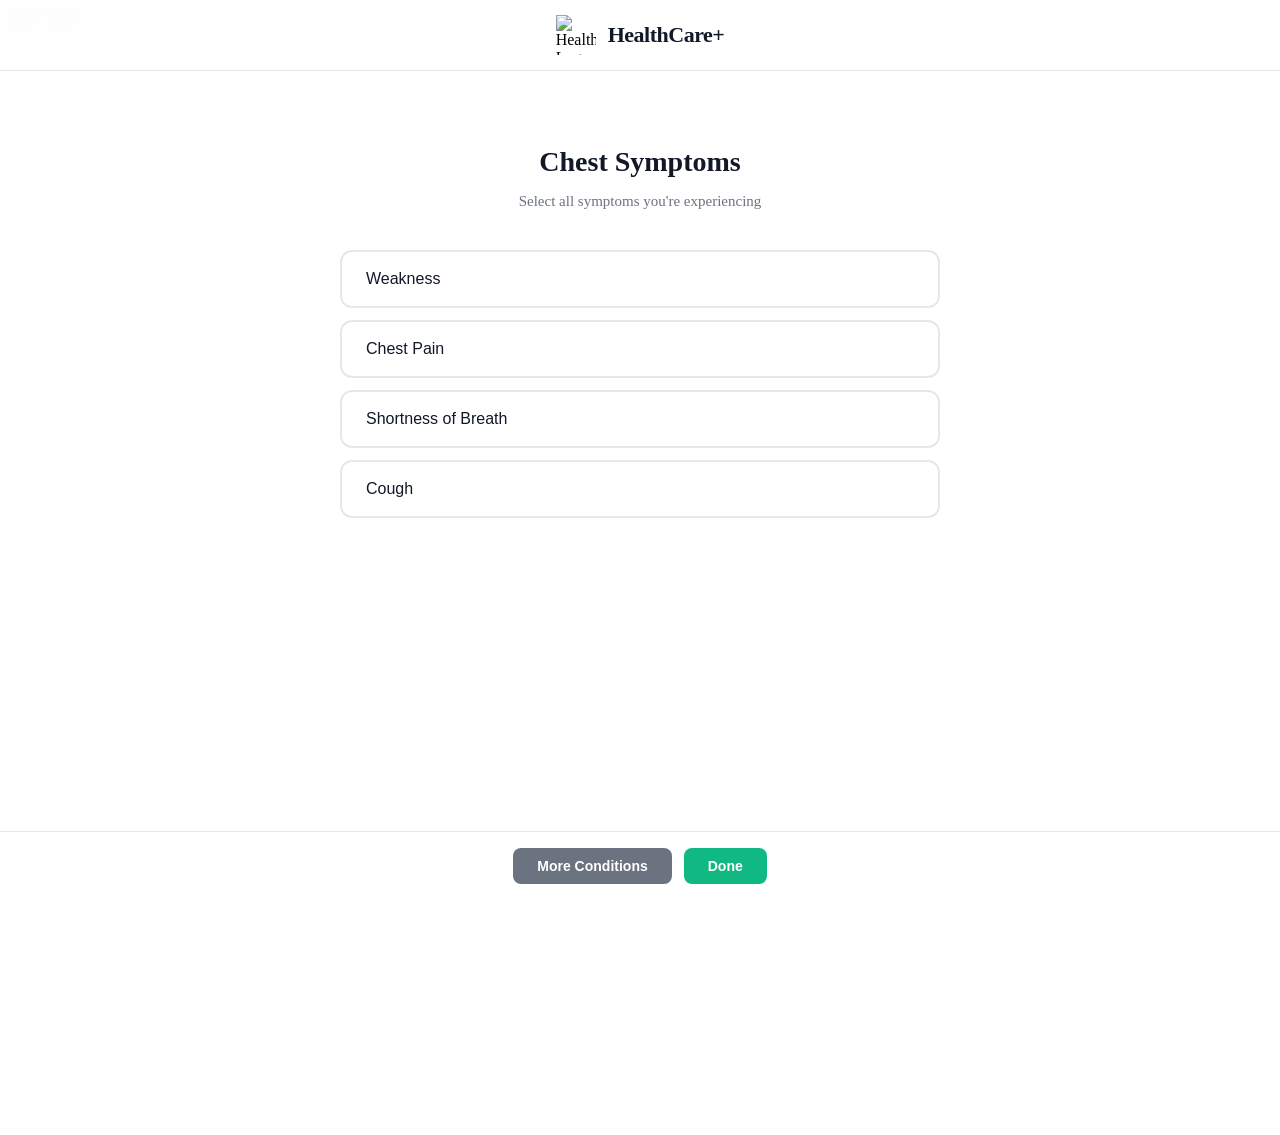
==== static/chestssym.html @ 5f567cf6 "updating diagnosis logic" ====
<!DOCTYPE html>
<html lang="en">

<head>
    <meta charset="UTF-8">
    <meta name="viewport" content="width=device-width, initial-scale=1.0">
    <title>HealthCare+ - Chest Symptoms</title>
    <link rel="stylesheet" href="style.css">
    <style>
        .top-navbar {
            position: fixed;
            top: 0;
            left: 0;
            right: 0;
            height: 70px;
            background: rgba(255, 255, 255, 0.95);
            backdrop-filter: blur(10px);
            border-bottom: 1px solid #e5e7eb;
            display: flex;
            align-items: center;
            justify-content: center;
            z-index: 100;
            animation: slideDown 0.6s ease;
        }

        body.dark-mode .top-navbar {
            background: rgba(17, 24, 39, 0.95);
            border-bottom-color: #374151;
        }

        .navbar-logo {
            display: flex;
            align-items: center;
            gap: 12px;
        }

        .logo-icon {
            width: 40px;
            height: 40px;
            display: flex;
            align-items: center;
            justify-content: center;
        }

        .logo-icon img {
            width: 40px;
            height: 40px;
            object-fit: contain;
        }

        .app-name {
            font-size: 22px;
            font-weight: 700;
            color: #111827;
            letter-spacing: -0.5px;
        }

        body.dark-mode .app-name {
            color: white;
        }

        @keyframes slideDown {
            from {
                opacity: 0;
                transform: translateY(-30px);
            }

            to {
                opacity: 1;
                transform: translateY(0);
            }
        }

        @keyframes fadeIn {
            to {
                opacity: 1;
            }
        }

        .symptoms-container {
            min-height: 100vh;
            padding: 90px 20px 100px;
            opacity: 0;
            animation: fadeIn 0.8s ease forwards;
        }

        .symptoms-content {
            max-width: 600px;
            margin: 0 auto;
        }

        .symptoms-header {
            text-align: center;
            margin-bottom: 40px;
            animation: slideDown 0.6s ease;
        }

        .symptoms-title {
            font-size: 28px;
            font-weight: 700;
            color: #111827;
            margin-bottom: 8px;
        }

        body.dark-mode .symptoms-title {
            color: white;
        }

        .symptoms-subtitle {
            font-size: 15px;
            color: #6b7280;
        }

        body.dark-mode .symptoms-subtitle {
            color: #9ca3af;
        }

        .symptoms-list {
            display: flex;
            flex-direction: column;
            gap: 12px;
            margin-bottom: 32px;
        }

        .symptom-btn {
            background: white;
            border: 2px solid #e5e7eb;
            border-radius: 12px;
            padding: 18px 24px;
            cursor: pointer;
            transition: all 0.3s ease;
            text-align: left;
            font-size: 16px;
            font-weight: 500;
            color: #111827;
            opacity: 0;
            animation: slideUp 0.5s ease forwards;
        }

        .symptom-btn:nth-child(1) {
            animation-delay: 0.1s;
        }

        .symptom-btn:nth-child(2) {
            animation-delay: 0.2s;
        }

        .symptom-btn:nth-child(3) {
            animation-delay: 0.3s;
        }

        .symptom-btn:nth-child(4) {
            animation-delay: 0.4s;
        }

        @keyframes slideUp {
            from {
                opacity: 0;
                transform: translateY(20px);
            }

            to {
                opacity: 1;
                transform: translateY(0);
            }
        }

        .symptom-btn:hover {
            border-color: #3b82f6;
            transform: translateX(4px);
        }

        .symptom-btn.selected {
            background: #3b82f6;
            border-color: #3b82f6;
            color: white;
        }

        body.dark-mode .symptom-btn {
            background: #1f2937;
            border-color: #374151;
            color: white;
        }

        body.dark-mode .symptom-btn:hover {
            border-color: #60a5fa;
        }

        body.dark-mode .symptom-btn.selected {
            background: #2563eb;
            border-color: #2563eb;
        }

        .action-buttons {
            position: fixed;
            bottom: 0;
            left: 0;
            right: 0;
            background: rgba(255, 255, 255, 0.95);
            backdrop-filter: blur(10px);
            border-top: 1px solid #e5e7eb;
            padding: 16px 20px;
            display: flex;
            gap: 12px;
            justify-content: center;
            z-index: 100;
        }

        body.dark-mode .action-buttons {
            background: rgba(17, 24, 39, 0.95);
            border-top-color: #374151;
        }

        .action-btn {
            padding: 10px 24px;
            border: none;
            border-radius: 8px;
            font-size: 14px;
            font-weight: 600;
            cursor: pointer;
            transition: all 0.3s ease;
        }

        .more-btn {
            background: #6b7280;
            color: white;
        }

        .more-btn:hover {
            background: #4b5563;
            transform: translateY(-2px);
        }

        .done-btn {
            background: #10b981;
            color: white;
        }

        .done-btn:hover {
            background: #059669;
            transform: translateY(-2px);
        }

        body.dark-mode .more-btn {
            background: #4b5563;
        }

        body.dark-mode .more-btn:hover {
            background: #6b7280;
        }

        body.dark-mode .done-btn {
            background: #059669;
        }

        body.dark-mode .done-btn:hover {
            background: #10b981;
        }

        @media (max-width: 640px) {
            .symptoms-title {
                font-size: 24px;
            }

            .symptom-btn {
                padding: 16px 20px;
                font-size: 15px;
            }
        }
    </style>
</head>

<body>
    <!-- Top Navigation Bar -->
    <div class="top-navbar">
        <div class="navbar-logo">
            <div class="logo-icon">
                <img src="images/logo.png" alt="HealthCare+ Logo">
            </div>
            <span class="app-name">HealthCare+</span>
        </div>
    </div>

    <!-- Mode Toggle Controls -->
    <div class="controls-top-right">
        <button class="control-btn active" id="lightModeBtn" title="Light mode">
            <svg width="20" height="20" viewBox="0 0 24 24" fill="none" stroke="currentColor" stroke-width="2">
                <circle cx="12" cy="12" r="5"></circle>
                <line x1="12" y1="1" x2="12" y2="3"></line>
                <line x1="12" y1="21" x2="12" y2="23"></line>
                <line x1="4.22" y1="4.22" x2="5.64" y2="5.64"></line>
                <line x1="18.36" y1="18.36" x2="19.78" y2="19.78"></line>
                <line x1="1" y1="12" x2="3" y2="12"></line>
                <line x1="21" y1="12" x2="23" y2="12"></line>
                <line x1="4.22" y1="19.78" x2="5.64" y2="18.36"></line>
                <line x1="18.36" y1="5.64" x2="19.78" y2="4.22"></line>
            </svg>
        </button>
        <button class="control-btn" id="darkModeBtn" title="Dark mode">
            <svg width="20" height="20" viewBox="0 0 24 24" fill="none" stroke="currentColor" stroke-width="2">
                <path d="M21 12.79A9 9 0 1 1 11.21 3 7 7 0 0 0 21 12.79z"></path>
            </svg>
        </button>
    </div>

    <!-- Main Content -->
    <div class="symptoms-container">
        <div class="symptoms-content">
            <div class="symptoms-header">
                <h1 class="symptoms-title">Chest Symptoms</h1>
                <p class="symptoms-subtitle">Select all symptoms you're experiencing</p>
            </div>

            <div class="symptoms-list">
                <div id="resultsBox"
                    style="display:none; margin-top:18px; padding:14px; border:1px solid #e5e7eb; border-radius:12px; background:#fff;">
                    <h3 style="margin:0 0 8px 0; font-size:16px;">Possible conditions</h3>
                    <pre id="resultsText" style="margin:0; white-space:pre-wrap;"></pre>
                </div>
                <button class="symptom-btn" data-symptom="weakness">Weakness</button>
                <button class="symptom-btn" data-symptom="chest-pain">Chest Pain</button>
                <button class="symptom-btn" data-symptom="shortness-of-breath">Shortness of Breath</button>
                <button class="symptom-btn" data-symptom="cough">Cough</button>
            </div>
        </div>
    </div>

    <!-- Action Buttons -->
    <div class="action-buttons">
        <button class="action-btn more-btn" id="moreBtn">More Conditions</button>
        <button class="action-btn done-btn" id="doneBtn">Done</button>
    </div>

    <script>
        // Dark mode toggle
        const lightModeBtn = document.getElementById('lightModeBtn');
        const darkModeBtn = document.getElementById('darkModeBtn');

        lightModeBtn.addEventListener('click', () => {
            document.body.classList.remove('dark-mode');
            lightModeBtn.classList.add('active');
            darkModeBtn.classList.remove('active');
        });

        darkModeBtn.addEventListener('click', () => {
            document.body.classList.add('dark-mode');
            darkModeBtn.classList.add('active');
            lightModeBtn.classList.remove('active');
        });

        // Symptom selection
        const symptomBtns = document.querySelectorAll('.symptom-btn');
        const selectedSymptoms = new Set();

        // Load previously selected symptoms
        const storedSymptoms = sessionStorage.getItem('selectedSymptoms');
        if (storedSymptoms) {
            const symptomsArray = JSON.parse(storedSymptoms);
            symptomsArray.forEach(symptom => {
                selectedSymptoms.add(symptom);
                const btn = document.querySelector(`[data-symptom="${symptom}"]`);
                if (btn) btn.classList.add('selected');
            });
        }

        symptomBtns.forEach(btn => {
            btn.addEventListener('click', function () {
                const symptom = this.getAttribute('data-symptom');

                if (selectedSymptoms.has(symptom)) {
                    selectedSymptoms.delete(symptom);
                    this.classList.remove('selected');
                } else {
                    selectedSymptoms.add(symptom);
                    this.classList.add('selected');
                }

                // Save to sessionStorage
                sessionStorage.setItem('selectedSymptoms', JSON.stringify([...selectedSymptoms]));
            });
        });

        // Navigation buttons
        document.getElementById('moreBtn').addEventListener('click', () => {
            window.location.href = 'landingpage.html';
        });

        document.getElementById('doneBtn').addEventListener('click', async () => {
            if (selectedSymptoms.size === 0) {
                alert('Please select at least one symptom');
                return;
            }

            const resultsBox = document.getElementById("resultsBox");
            const resultsText = document.getElementById("resultsText");

            resultsBox.style.display = "block";
            resultsText.textContent = "Loading...";

            try {
                const res = await fetch("http://127.0.0.1:8000/triage/chest", {
                    method: "POST",
                    headers: { "Content-Type": "application/json" },
                    body: JSON.stringify({ symptoms: [...selectedSymptoms] })
                });

                if (!res.ok) {
                    const err = await res.text();
                    resultsText.textContent = "Backend error:\n" + err;
                    return;
                }

                const data = await res.json();
                const preds = data.reply || [];

                if (!preds.length) {
                    resultsText.textContent = "No predictions returned.";
                    return;
                }

                resultsText.textContent = preds
                    .map(p => `• ${p.condition} (${(p.confidence * 100).toFixed(1)}%)`)
                    .join("\n");

            } catch (err) {
                resultsText.textContent = "Backend not reachable. Make sure FastAPI is running on port 8000.";
                console.error(err);
            }
        });


    </script>
</body>

</html>
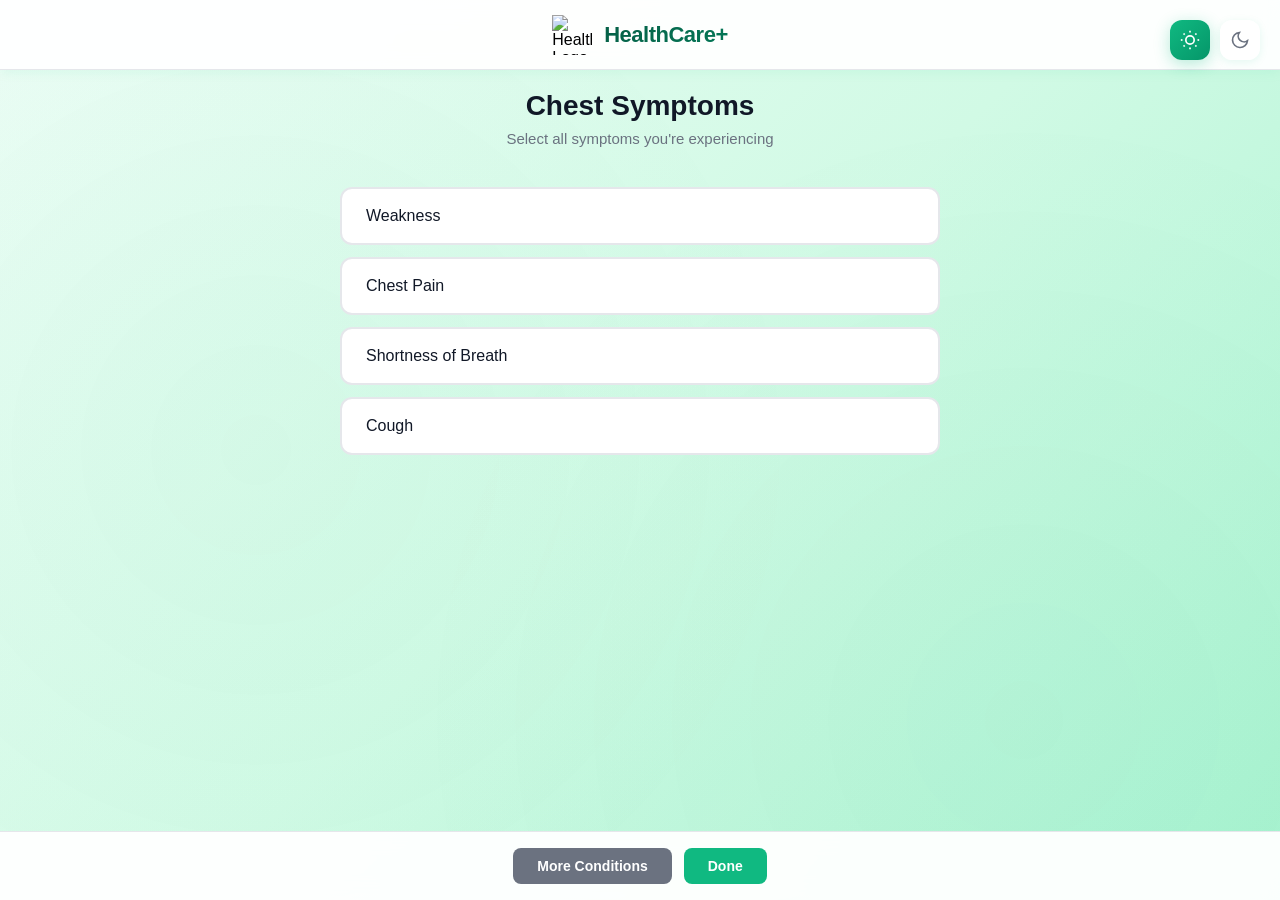
==== commit 8e4140d0: "updated condition fight road issues" ====
--- a/static/chestssym.html
+++ b/static/chestssym.html
@@ -410,8 +410,78 @@
                     return;
                 }
 
+
                 const data = await res.json();
                 const preds = data.reply || [];
+                // -------------------------------
+                // TOP DIAGNOSIS → HEALTHCARE HELP
+                // -------------------------------
+
+                if (preds.length > 0) {
+                    const top = preds[0];
+                    const condition = top.condition;
+                    const confidence = (top.confidence * 100).toFixed(1);
+
+                    let message = "";
+
+                    if (condition === "respiratory_infection") {
+                        message =
+                            `🩺 Recommended Healthcare Support\n\n` +
+                            `Condition: Respiratory Infection\n` +
+                            `Confidence: ${confidence}%\n\n` +
+                            `Healthcare Professional: Md. Rahim Uddin\n` +
+                            `Role: Community Health Practitioner\n` +
+                            `Care Center: Madhumati Community Health Point\n` +
+                            `Distance: 2.3 km (walking)\n` +
+                            `Contact: +880 17XX-XXXXXX\n\n` +
+                            `Phone-based guidance available for breathing and cough-related issues.\n\n` +
+                            `Designed for hill track and remote areas.`;
+                    }
+
+                    else if (condition === "cardiac_risk") {
+                        message =
+                            `🩺 Recommended Healthcare Support\n\n` +
+                            `Condition: Cardiac Risk\n` +
+                            `Confidence: ${confidence}%\n\n` +
+                            `Healthcare Professional: Fatema Khatun\n` +
+                            `Role: Trained Health Care Worker\n` +
+                            `Care Center: Hill Track Primary Care Unit – Dhanpara\n` +
+                            `Distance: 4.8 km\n` +
+                            `Contact: +880 18XX-XXXXXX\n\n` +
+                            `Initial assessment and emergency referral support available.\n\n` +
+                            `Designed for hill track and remote areas.`;
+                    }
+
+                    else if (condition === "viral_fever") {
+                        message =
+                            `🩺 Recommended Healthcare Support\n\n` +
+                            `Condition: Viral Fever\n` +
+                            `Confidence: ${confidence}%\n\n` +
+                            `Healthcare Professional: Abdul Karim\n` +
+                            `Role: Rural Medical Assistant\n` +
+                            `Care Center: Local Health Support Center – Bandarban\n` +
+                            `Distance: 1.5 km\n` +
+                            `Contact: +880 19XX-XXXXXX\n\n` +
+                            `Over-phone guidance and basic treatment support available.\n\n` +
+                            `Designed for hill track and remote areas.`;
+                    }
+
+                    else {
+                        message =
+                            `🩺 Healthcare Support Recommendation\n\n` +
+                            `Condition: ${condition.replace("_", " ")}\n` +
+                            `Confidence: ${confidence}%\n\n` +
+                            `Please contact your nearest community healthcare worker for guidance.\n\n` +
+                            `Designed for hill track and remote areas.`;
+                    }
+
+                    // Small delay so diagnosis list renders first
+                    setTimeout(() => {
+                        alert(message);
+                    }, 300);
+                }
+
+
 
                 if (!preds.length) {
                     resultsText.textContent = "No predictions returned.";
@@ -426,6 +496,7 @@
                 resultsText.textContent = "Backend not reachable. Make sure FastAPI is running on port 8000.";
                 console.error(err);
             }
+
         });
 
 
--- a/static/style.css
+++ b/static/style.css
@@ -0,0 +1,913 @@
+/* ========================================
+   MINT MEDICAL - Modern Healthcare UI
+   Fresh, Calming, Professional Design
+   ======================================== */
+
+* {
+    margin: 0;
+    padding: 0;
+    box-sizing: border-box;
+}
+
+body {
+    font-family: -apple-system, BlinkMacSystemFont, 'Segoe UI', Roboto, 'Helvetica Neue', Arial, sans-serif;
+    min-height: 100vh;
+    background: linear-gradient(135deg, #ecfdf5 0%, #d1fae5 50%, #a7f3d0 100%);
+    transition: background 0.4s ease;
+    position: relative;
+    overflow-x: hidden;
+}
+
+/* Subtle animated background pattern */
+body::before {
+    content: '';
+    position: fixed;
+    top: 0;
+    left: 0;
+    width: 100%;
+    height: 100%;
+    background-image:
+        radial-gradient(circle at 20% 50%, rgba(16, 185, 129, 0.03) 0%, transparent 50%),
+        radial-gradient(circle at 80% 80%, rgba(5, 150, 105, 0.03) 0%, transparent 50%);
+    pointer-events: none;
+    z-index: 0;
+}
+
+body.dark-mode {
+    background: linear-gradient(135deg, #064e3b 0%, #065f46 50%, #047857 100%);
+}
+
+body.dark-mode::before {
+    background-image:
+        radial-gradient(circle at 20% 50%, rgba(16, 185, 129, 0.08) 0%, transparent 50%),
+        radial-gradient(circle at 80% 80%, rgba(5, 150, 105, 0.08) 0%, transparent 50%);
+}
+
+.container {
+    display: flex;
+    align-items: center;
+    justify-content: center;
+    min-height: 100vh;
+    padding: 20px;
+    position: relative;
+    z-index: 1;
+}
+
+.auth-wrapper {
+    width: 100%;
+    max-width: 420px;
+    transition: max-width 0.3s ease;
+}
+
+.auth-wrapper.web-layout {
+    max-width: 500px;
+}
+
+/* ========================================
+   CONTROLS - MODE & LAYOUT TOGGLES
+   ======================================== */
+
+.controls-top-right {
+    position: fixed;
+    top: 20px;
+    right: 20px;
+    display: flex;
+    gap: 10px;
+    z-index: 100;
+}
+
+.controls-top-left {
+    position: fixed;
+    top: 20px;
+    left: 20px;
+    display: flex;
+    gap: 10px;
+    z-index: 100;
+}
+
+.control-btn {
+    padding: 10px;
+    border: none;
+    border-radius: 12px;
+    background: rgba(255, 255, 255, 0.9);
+    backdrop-filter: blur(10px);
+    cursor: pointer;
+    transition: all 0.3s cubic-bezier(0.4, 0, 0.2, 1);
+    display: flex;
+    align-items: center;
+    justify-content: center;
+    box-shadow: 0 2px 8px rgba(16, 185, 129, 0.1);
+    color: #6b7280;
+}
+
+.control-btn:hover {
+    background: rgba(255, 255, 255, 1);
+    transform: translateY(-2px);
+    box-shadow: 0 4px 12px rgba(16, 185, 129, 0.15);
+}
+
+.control-btn.active {
+    background: linear-gradient(135deg, #10b981 0%, #059669 100%);
+    box-shadow: 0 4px 16px rgba(16, 185, 129, 0.3);
+    color: white;
+}
+
+body.dark-mode .control-btn {
+    background: rgba(6, 78, 59, 0.7);
+    border: 1px solid rgba(16, 185, 129, 0.2);
+    color: #a7f3d0;
+    box-shadow: 0 2px 8px rgba(0, 0, 0, 0.3);
+}
+
+body.dark-mode .control-btn:hover {
+    background: rgba(6, 78, 59, 0.9);
+    border-color: rgba(16, 185, 129, 0.3);
+    box-shadow: 0 4px 12px rgba(16, 185, 129, 0.2);
+}
+
+body.dark-mode .control-btn.active {
+    background: linear-gradient(135deg, #10b981 0%, #059669 100%);
+    border-color: transparent;
+    color: white;
+}
+
+.layout-btn {
+    padding: 10px 16px;
+    border: none;
+    border-radius: 12px;
+    background: rgba(255, 255, 255, 0.9);
+    backdrop-filter: blur(10px);
+    cursor: pointer;
+    font-size: 14px;
+    font-weight: 600;
+    color: #6b7280;
+    transition: all 0.3s cubic-bezier(0.4, 0, 0.2, 1);
+    display: flex;
+    align-items: center;
+    gap: 6px;
+    box-shadow: 0 2px 8px rgba(16, 185, 129, 0.1);
+}
+
+.layout-btn:hover {
+    background: rgba(255, 255, 255, 1);
+    transform: translateY(-2px);
+    box-shadow: 0 4px 12px rgba(16, 185, 129, 0.15);
+    color: #059669;
+}
+
+.layout-btn.active {
+    background: linear-gradient(135deg, #10b981 0%, #059669 100%);
+    box-shadow: 0 4px 16px rgba(16, 185, 129, 0.3);
+    color: white;
+}
+
+body.dark-mode .layout-btn {
+    background: rgba(6, 78, 59, 0.7);
+    border: 1px solid rgba(16, 185, 129, 0.2);
+    color: #a7f3d0;
+    box-shadow: 0 2px 8px rgba(0, 0, 0, 0.3);
+}
+
+body.dark-mode .layout-btn:hover {
+    background: rgba(6, 78, 59, 0.9);
+    color: #d1fae5;
+}
+
+body.dark-mode .layout-btn.active {
+    background: linear-gradient(135deg, #10b981 0%, #059669 100%);
+    border-color: transparent;
+    color: white;
+}
+
+/* ========================================
+   APP BRANDING
+   ======================================== */
+
+.app-branding {
+    text-align: center;
+    margin-bottom: 36px;
+    animation: fadeInDown 0.6s ease;
+}
+
+@keyframes fadeInDown {
+    from {
+        opacity: 0;
+        transform: translateY(-20px);
+    }
+
+    to {
+        opacity: 1;
+        transform: translateY(0);
+    }
+}
+
+.app-icon {
+    width: 72px;
+    height: 72px;
+    margin: 0 auto 20px;
+    display: flex;
+    align-items: center;
+    justify-content: center;
+    transition: transform 0.3s ease;
+}
+
+
+.app-icon:hover {
+    transform: scale(1.05) rotate(-2deg);
+}
+
+.icon-heart {
+    width: 40px;
+    height: 40px;
+    color: white;
+    filter: drop-shadow(0 2px 4px rgba(0, 0, 0, 0.1));
+}
+
+.icon-logo {
+    width: 100px;
+    height: 100px;
+    object-fit: contain;
+}
+
+.app-title {
+    font-size: 32px;
+    font-weight: 800;
+    background: linear-gradient(135deg, #065f46 0%, #047857 100%);
+    -webkit-background-clip: text;
+    -webkit-text-fill-color: transparent;
+    background-clip: text;
+    margin-bottom: 6px;
+    letter-spacing: -0.5px;
+}
+
+body.dark-mode .app-title {
+    background: linear-gradient(135deg, #d1fae5 0%, #a7f3d0 100%);
+    -webkit-background-clip: text;
+    -webkit-text-fill-color: transparent;
+    background-clip: text;
+}
+
+.app-subtitle {
+    font-size: 15px;
+    color: #059669;
+    font-weight: 500;
+}
+
+body.dark-mode .app-subtitle {
+    color: #a7f3d0;
+}
+
+/* ========================================
+   AUTH CARD
+   ======================================== */
+
+.auth-card {
+    background: rgba(255, 255, 255, 0.95);
+    backdrop-filter: blur(20px);
+    border-radius: 28px;
+    padding: 48px 40px;
+    box-shadow:
+        0 20px 40px rgba(16, 185, 129, 0.12),
+        0 0 0 1px rgba(16, 185, 129, 0.1);
+    transition: all 0.3s ease;
+    border: 2px solid rgba(209, 250, 229, 0.5);
+    animation: fadeInUp 0.6s ease 0.2s both;
+}
+
+@keyframes fadeInUp {
+    from {
+        opacity: 0;
+        transform: translateY(20px);
+    }
+
+    to {
+        opacity: 1;
+        transform: translateY(0);
+    }
+}
+
+body.dark-mode .auth-card {
+    background: rgba(6, 78, 59, 0.6);
+    backdrop-filter: blur(20px);
+    box-shadow:
+        0 20px 40px rgba(0, 0, 0, 0.4),
+        0 0 0 1px rgba(16, 185, 129, 0.2);
+    border-color: rgba(16, 185, 129, 0.2);
+}
+
+.google-logo {
+    text-align: center;
+    margin-bottom: 28px;
+}
+
+.auth-title {
+    font-size: 26px;
+    font-weight: 700;
+    color: #065f46;
+    text-align: center;
+    margin-bottom: 14px;
+}
+
+body.dark-mode .auth-title {
+    color: #d1fae5;
+}
+
+.auth-description {
+    font-size: 15px;
+    color: #047857;
+    text-align: center;
+    line-height: 1.6;
+    margin-bottom: 32px;
+}
+
+body.dark-mode .auth-description {
+    color: #a7f3d0;
+}
+
+/* ========================================
+   GOOGLE BUTTON
+   ======================================== */
+
+.google-btn {
+    width: 100%;
+    padding: 16px 28px;
+    border: 2px solid rgba(16, 185, 129, 0.2);
+    border-radius: 14px;
+    background: white;
+    color: #065f46;
+    font-size: 16px;
+    font-weight: 600;
+    cursor: pointer;
+    transition: all 0.3s cubic-bezier(0.4, 0, 0.2, 1);
+    display: flex;
+    align-items: center;
+    justify-content: center;
+    gap: 12px;
+    box-shadow: 0 2px 8px rgba(16, 185, 129, 0.08);
+    position: relative;
+    overflow: hidden;
+}
+
+.google-btn::before {
+    content: '';
+    position: absolute;
+    top: 0;
+    left: -100%;
+    width: 100%;
+    height: 100%;
+    background: linear-gradient(90deg, transparent, rgba(16, 185, 129, 0.1), transparent);
+    transition: left 0.5s ease;
+}
+
+.google-btn:hover::before {
+    left: 100%;
+}
+
+.google-btn:hover {
+    background: linear-gradient(135deg, #ecfdf5 0%, #d1fae5 100%);
+    border-color: #10b981;
+    transform: translateY(-2px);
+    box-shadow: 0 8px 20px rgba(16, 185, 129, 0.2);
+}
+
+.google-btn:active {
+    transform: translateY(0);
+    box-shadow: 0 4px 12px rgba(16, 185, 129, 0.15);
+}
+
+body.dark-mode .google-btn {
+    background: rgba(6, 78, 59, 0.5);
+    border-color: rgba(16, 185, 129, 0.3);
+    color: #d1fae5;
+    box-shadow: 0 2px 8px rgba(0, 0, 0, 0.3);
+}
+
+body.dark-mode .google-btn:hover {
+    background: rgba(6, 78, 59, 0.8);
+    border-color: #10b981;
+    box-shadow: 0 8px 20px rgba(16, 185, 129, 0.3);
+}
+
+.google-btn-icon {
+    flex-shrink: 0;
+}
+
+/* ========================================
+   DIVIDER
+   ======================================== */
+
+.divider {
+    position: relative;
+    text-align: center;
+    margin: 32px 0;
+}
+
+.divider::before {
+    content: '';
+    position: absolute;
+    left: 0;
+    top: 50%;
+    width: 100%;
+    height: 1px;
+    background: linear-gradient(90deg, transparent, rgba(16, 185, 129, 0.2), transparent);
+}
+
+body.dark-mode .divider::before {
+    background: linear-gradient(90deg, transparent, rgba(16, 185, 129, 0.3), transparent);
+}
+
+.divider span {
+    position: relative;
+    display: inline-block;
+    padding: 0 20px;
+    background: rgba(255, 255, 255, 0.95);
+    color: #059669;
+    font-size: 14px;
+    font-weight: 500;
+}
+
+body.dark-mode .divider span {
+    background: rgba(6, 78, 59, 0.6);
+    color: #a7f3d0;
+}
+
+/* ========================================
+   ALTERNATIVE TEXT & LINKS
+   ======================================== */
+
+.alternative-text {
+    text-align: center;
+    font-size: 14px;
+    color: #047857;
+}
+
+body.dark-mode .alternative-text {
+    color: #a7f3d0;
+}
+
+.link {
+    color: #10b981;
+    text-decoration: none;
+    font-weight: 600;
+    transition: all 0.3s ease;
+    position: relative;
+}
+
+.link::after {
+    content: '';
+    position: absolute;
+    left: 0;
+    bottom: -2px;
+    width: 0;
+    height: 2px;
+    background: linear-gradient(90deg, #10b981, #059669);
+    transition: width 0.3s ease;
+}
+
+.link:hover {
+    color: #059669;
+}
+
+.link:hover::after {
+    width: 100%;
+}
+
+body.dark-mode .link {
+    color: #6ee7b7;
+}
+
+body.dark-mode .link:hover {
+    color: #a7f3d0;
+}
+
+/* ========================================
+   FOOTER
+   ======================================== */
+
+.footer {
+    text-align: center;
+    margin-top: 36px;
+    font-size: 13px;
+    color: #059669;
+    animation: fadeIn 0.6s ease 0.4s both;
+}
+
+@keyframes fadeIn {
+    from {
+        opacity: 0;
+    }
+
+    to {
+        opacity: 1;
+    }
+}
+
+body.dark-mode .footer {
+    color: #6ee7b7;
+}
+
+.footer-link {
+    color: #059669;
+    text-decoration: none;
+    transition: all 0.3s ease;
+    font-weight: 500;
+}
+
+.footer-link:hover {
+    color: #10b981;
+    text-decoration: underline;
+}
+
+body.dark-mode .footer-link {
+    color: #a7f3d0;
+}
+
+body.dark-mode .footer-link:hover {
+    color: #d1fae5;
+}
+
+.footer-divider {
+    margin: 0 10px;
+    color: rgba(16, 185, 129, 0.4);
+}
+
+/* ========================================
+   LANDING PAGE STYLES
+   ======================================== */
+
+.top-navbar {
+    position: fixed;
+    top: 0;
+    left: 0;
+    right: 0;
+    height: 75px;
+    background: rgba(255, 255, 255, 0.95);
+    backdrop-filter: blur(20px);
+    border-bottom: 1px solid rgba(16, 185, 129, 0.15);
+    display: flex;
+    align-items: center;
+    justify-content: center;
+    z-index: 100;
+    animation: slideDown 0.6s ease;
+    box-shadow: 0 2px 12px rgba(16, 185, 129, 0.08);
+}
+
+@keyframes slideDown {
+    from {
+        opacity: 0;
+        transform: translateY(-20px);
+    }
+
+    to {
+        opacity: 1;
+        transform: translateY(0);
+    }
+}
+
+body.dark-mode .top-navbar {
+    background: rgba(6, 78, 59, 0.9);
+    border-bottom-color: rgba(16, 185, 129, 0.2);
+    box-shadow: 0 2px 12px rgba(0, 0, 0, 0.3);
+}
+
+.navbar-logo {
+    display: flex;
+    align-items: center;
+    gap: 14px;
+}
+
+.logo-icon {
+    width: 128px;
+    height: 128px;
+    display: flex;
+    align-items: center;
+    justify-content: center;
+
+}
+
+.logo-icon svg {
+    width: 26px;
+    height: 26px;
+    color: white;
+}
+
+.logo-icon .icon-logo {
+    width: 30px;
+    height: 30px;
+    object-fit: contain;
+}
+
+.app-name {
+    font-size: 24px;
+    font-weight: 800;
+    background: linear-gradient(135deg, #065f46 0%, #047857 100%);
+    -webkit-background-clip: text;
+    -webkit-text-fill-color: transparent;
+    background-clip: text;
+    letter-spacing: -0.5px;
+}
+
+body.dark-mode .app-name {
+    background: linear-gradient(135deg, #d1fae5 0%, #a7f3d0 100%);
+    -webkit-background-clip: text;
+    -webkit-text-fill-color: transparent;
+    background-clip: text;
+}
+
+.landing-container {
+    min-height: 100vh;
+    display: flex;
+    align-items: center;
+    justify-content: center;
+    padding: 20px;
+    padding-top: 95px;
+    opacity: 0;
+    animation: fadeIn 0.8s ease forwards;
+}
+
+.landing-content {
+    width: 100%;
+    max-width: 650px;
+    text-align: center;
+}
+
+.landing-header {
+    margin-bottom: 52px;
+    animation: slideDown 0.6s ease;
+}
+
+.landing-title {
+    font-size: 36px;
+    font-weight: 800;
+    background: linear-gradient(135deg, #065f46 0%, #047857 100%);
+    -webkit-background-clip: text;
+    -webkit-text-fill-color: transparent;
+    background-clip: text;
+    margin-bottom: 14px;
+    letter-spacing: -0.5px;
+}
+
+body.dark-mode .landing-title {
+    background: linear-gradient(135deg, #d1fae5 0%, #a7f3d0 100%);
+    -webkit-background-clip: text;
+    -webkit-text-fill-color: transparent;
+    background-clip: text;
+}
+
+.landing-subtitle {
+    font-size: 16px;
+    color: #047857;
+    line-height: 1.6;
+}
+
+body.dark-mode .landing-subtitle {
+    color: #a7f3d0;
+}
+
+.body-parts-grid {
+    display: grid;
+    grid-template-columns: repeat(2, 1fr);
+    gap: 18px;
+    margin-bottom: 28px;
+}
+
+.body-part-btn {
+    background: rgba(255, 255, 255, 0.95);
+    backdrop-filter: blur(10px);
+    border: 2px solid rgba(16, 185, 129, 0.15);
+    border-radius: 20px;
+    padding: 36px 28px;
+    cursor: pointer;
+    transition: all 0.4s cubic-bezier(0.4, 0, 0.2, 1);
+    text-align: center;
+    position: relative;
+    overflow: hidden;
+    opacity: 0;
+    animation: slideUp 0.5s ease forwards;
+}
+
+.body-part-btn:nth-child(1) {
+    animation-delay: 0.1s;
+}
+
+.body-part-btn:nth-child(2) {
+    animation-delay: 0.2s;
+}
+
+.body-part-btn:nth-child(3) {
+    animation-delay: 0.3s;
+}
+
+.body-part-btn:nth-child(4) {
+    animation-delay: 0.4s;
+}
+
+.body-part-btn:nth-child(5) {
+    animation-delay: 0.5s;
+}
+
+.body-part-btn:nth-child(6) {
+    animation-delay: 0.6s;
+}
+
+@keyframes slideUp {
+    from {
+        opacity: 0;
+        transform: translateY(30px);
+    }
+
+    to {
+        opacity: 1;
+        transform: translateY(0);
+    }
+}
+
+.body-part-btn::before {
+    content: '';
+    position: absolute;
+    top: 0;
+    left: 0;
+    width: 100%;
+    height: 100%;
+    background: linear-gradient(135deg, #10b981 0%, #059669 100%);
+    opacity: 0;
+    transition: opacity 0.4s ease;
+}
+
+.body-part-btn:hover::before {
+    opacity: 0.06;
+}
+
+.body-part-btn:hover {
+    transform: translateY(-6px) scale(1.02);
+    border-color: #10b981;
+    box-shadow: 0 16px 32px rgba(16, 185, 129, 0.2);
+}
+
+.body-part-btn:active {
+    transform: translateY(-3px) scale(1.01);
+}
+
+body.dark-mode .body-part-btn {
+    background: rgba(6, 78, 59, 0.6);
+    border-color: rgba(16, 185, 129, 0.2);
+    backdrop-filter: blur(10px);
+}
+
+body.dark-mode .body-part-btn:hover {
+    border-color: #10b981;
+    box-shadow: 0 16px 32px rgba(16, 185, 129, 0.3);
+}
+
+.body-part-icon {
+    width: 52px;
+    height: 52px;
+    margin: 0 auto 18px;
+    background: linear-gradient(135deg, #10b981 0%, #059669 100%);
+    border-radius: 14px;
+    display: flex;
+    align-items: center;
+    justify-content: center;
+    position: relative;
+    z-index: 1;
+    box-shadow: 0 4px 12px rgba(16, 185, 129, 0.25);
+    transition: transform 0.3s ease;
+    overflow: hidden;
+}
+
+.body-part-btn:hover .body-part-icon {
+    transform: scale(1.1) rotate(-3deg);
+}
+
+.body-part-icon svg {
+    width: 30px;
+    height: 30px;
+    color: white;
+}
+
+.body-part-icon .icon-logo {
+    width: 36px;
+    height: 36px;
+    object-fit: contain;
+}
+
+.body-part-label {
+    font-size: 19px;
+    font-weight: 700;
+    color: #065f46;
+    position: relative;
+    z-index: 1;
+}
+
+body.dark-mode .body-part-label {
+    color: #d1fae5;
+}
+
+.back-link {
+    display: inline-flex;
+    align-items: center;
+    gap: 8px;
+    color: #059669;
+    text-decoration: none;
+    font-size: 14px;
+    font-weight: 600;
+    transition: all 0.3s ease;
+    opacity: 0;
+    animation: fadeIn 0.8s ease 0.6s forwards;
+    padding: 8px 16px;
+    border-radius: 10px;
+}
+
+.back-link:hover {
+    color: #10b981;
+    background: rgba(16, 185, 129, 0.08);
+    transform: translateX(-4px);
+}
+
+body.dark-mode .back-link {
+    color: #a7f3d0;
+}
+
+body.dark-mode .back-link:hover {
+    color: #d1fae5;
+    background: rgba(16, 185, 129, 0.15);
+}
+
+/* Ripple effect animation */
+@keyframes ripple {
+    0% {
+        transform: scale(0);
+        opacity: 1;
+    }
+
+    100% {
+        transform: scale(2.5);
+        opacity: 0;
+    }
+}
+
+.ripple-effect {
+    position: absolute;
+    border-radius: 50%;
+    background: rgba(16, 185, 129, 0.5);
+    width: 100px;
+    height: 100px;
+    animation: ripple 0.7s ease-out;
+    pointer-events: none;
+}
+
+/* ========================================
+   RESPONSIVE DESIGN
+   ======================================== */
+
+@media (max-width: 640px) {
+    .auth-card {
+        padding: 40px 32px;
+    }
+
+    .app-title {
+        font-size: 28px;
+    }
+
+    .auth-title {
+        font-size: 22px;
+    }
+
+    .landing-title {
+        font-size: 30px;
+    }
+
+    .body-parts-grid {
+        grid-template-columns: 1fr;
+    }
+
+    .controls-top-right,
+    .controls-top-left {
+        top: 12px;
+    }
+
+    .controls-top-right {
+        right: 12px;
+    }
+
+    .controls-top-left {
+        left: 12px;
+    }
+}
+
+@media (max-width: 480px) {
+    .app-icon {
+        width: 64px;
+        height: 64px;
+    }
+
+    .icon-heart {
+        width: 36px;
+        height: 36px;
+    }
+
+    .icon-logo {
+        width: 44px;
+        height: 44px;
+    }
+}
